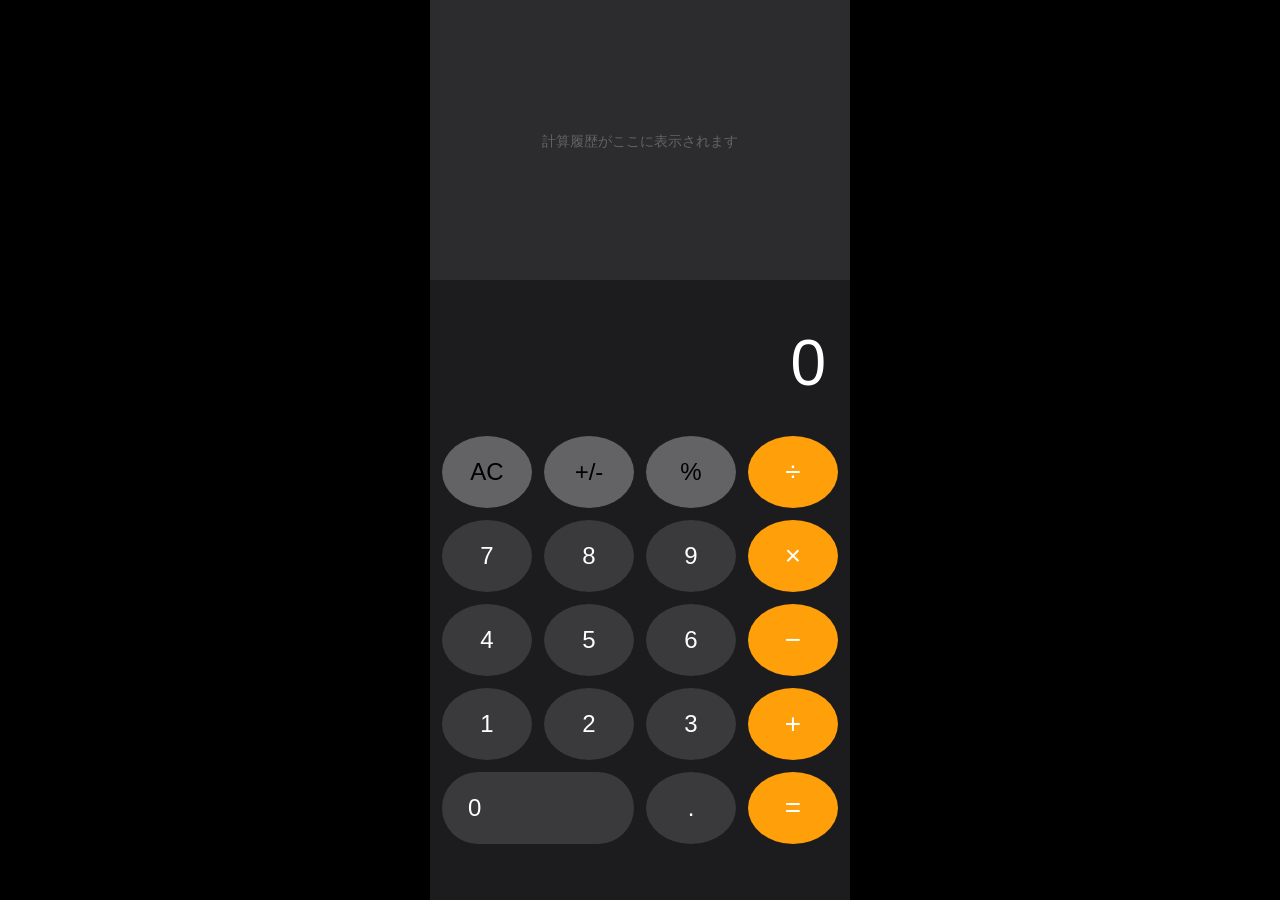
==== index.html @ d61e4ccd "feat: 計算履歴電卓 MVP v1.0" ====
<!DOCTYPE html>
<html lang="ja">
<head>
  <meta charset="UTF-8">
  <meta name="viewport" content="width=device-width, initial-scale=1.0">
  <title>計算履歴電卓</title>
  <link rel="stylesheet" href="style.css">
</head>
<body>
  <div id="app">

    <div id="history-area">
      <div id="history-list"></div>
      <button id="clear-history" aria-label="履歴をすべて削除" style="display:none">
        履歴をクリア
      </button>
    </div>

    <div id="display">
      <div id="expression" aria-label="計算式"></div>
      <div id="result" aria-label="計算結果">0</div>
    </div>

    <div id="buttons">
      <button class="btn btn-function" data-action="ac"   aria-label="すべてクリア">AC</button>
      <button class="btn btn-function" data-action="sign" aria-label="正負切替">+/-</button>
      <button class="btn btn-function" data-action="pct"  aria-label="パーセント">%</button>
      <button class="btn btn-operator" data-action="op"   data-op="÷" aria-label="割り算">÷</button>

      <button class="btn btn-number"   data-action="num"  data-num="7" aria-label="7">7</button>
      <button class="btn btn-number"   data-action="num"  data-num="8" aria-label="8">8</button>
      <button class="btn btn-number"   data-action="num"  data-num="9" aria-label="9">9</button>
      <button class="btn btn-operator" data-action="op"   data-op="×" aria-label="掛け算">×</button>

      <button class="btn btn-number"   data-action="num"  data-num="4" aria-label="4">4</button>
      <button class="btn btn-number"   data-action="num"  data-num="5" aria-label="5">5</button>
      <button class="btn btn-number"   data-action="num"  data-num="6" aria-label="6">6</button>
      <button class="btn btn-operator" data-action="op"   data-op="−" aria-label="引き算">−</button>

      <button class="btn btn-number"   data-action="num"  data-num="1" aria-label="1">1</button>
      <button class="btn btn-number"   data-action="num"  data-num="2" aria-label="2">2</button>
      <button class="btn btn-number"   data-action="num"  data-num="3" aria-label="3">3</button>
      <button class="btn btn-operator" data-action="op"   data-op="+" aria-label="足し算">+</button>

      <button class="btn btn-number btn-zero" data-action="num" data-num="0" aria-label="0">0</button>
      <button class="btn btn-number"   data-action="dot"  aria-label="小数点">.</button>
      <button class="btn btn-equal"    data-action="eq"   aria-label="計算実行">=</button>
    </div>

  </div>
  <script src="app.js"></script>
</body>
</html>
---- style.css ----
:root {
  --bg: #1c1c1e;
  --display-bg: #1c1c1e;
  --history-bg: #2c2c2e;
  --btn-number: #3a3a3c;
  --btn-function: #636366;
  --btn-operator: #ff9f0a;
  --btn-equal: #ff9f0a;
  --btn-active: #ffffff;
  --text-primary: #ffffff;
  --text-secondary: #ebebf5cc;
  --text-result: #ffffff;
  --text-history: #ebebf5cc;
  --history-hover: #3a3a3c;
  --radius-btn: 50%;
  --btn-size: 72px;
  --gap: 12px;
}

* {
  box-sizing: border-box;
  margin: 0;
  padding: 0;
  -webkit-tap-highlight-color: transparent;
  user-select: none;
}

body {
  background: #000;
  display: flex;
  justify-content: center;
  align-items: flex-start;
  min-height: 100dvh;
  font-family: -apple-system, BlinkMacSystemFont, 'Helvetica Neue', sans-serif;
}

#app {
  background: var(--bg);
  width: 100%;
  max-width: 420px;
  min-height: 100dvh;
  display: flex;
  flex-direction: column;
}

/* ── 履歴エリア ─────────────────────── */
#history-area {
  flex: 1;
  background: var(--history-bg);
  overflow-y: auto;
  padding: 12px 16px 8px;
  display: flex;
  flex-direction: column;
  min-height: 120px;
  max-height: 280px;
}

#history-list {
  flex: 1;
  display: flex;
  flex-direction: column;
  gap: 2px;
}

.history-item {
  color: var(--text-history);
  font-size: 16px;
  padding: 8px 10px;
  border-radius: 8px;
  cursor: pointer;
  transition: background 0.15s;
  text-align: right;
  line-height: 1.4;
}

.history-item:hover,
.history-item:active {
  background: var(--history-hover);
  color: var(--text-primary);
}

.history-item .hist-expr {
  font-size: 13px;
  opacity: 0.7;
}

.history-item .hist-result {
  font-size: 18px;
  font-weight: 500;
}

.history-empty {
  color: #636366;
  font-size: 14px;
  text-align: center;
  margin: auto;
  padding: 16px 0;
}

#clear-history {
  background: none;
  border: 1px solid #636366;
  color: #636366;
  font-size: 13px;
  padding: 6px 14px;
  border-radius: 20px;
  cursor: pointer;
  align-self: center;
  margin-top: 8px;
  transition: border-color 0.15s, color 0.15s;
}

#clear-history:hover {
  border-color: #ff453a;
  color: #ff453a;
}

/* ── ディスプレイ ─────────────────────── */
#display {
  background: var(--display-bg);
  padding: 12px 24px 20px;
  text-align: right;
}

#expression {
  color: var(--text-secondary);
  font-size: 28px;
  min-height: 36px;
  overflow-x: auto;
  white-space: nowrap;
  scrollbar-width: none;
  text-align: right;
}

#expression::-webkit-scrollbar {
  display: none;
}

#result {
  color: var(--text-result);
  font-size: 64px;
  font-weight: 300;
  line-height: 1.1;
  min-height: 72px;
  overflow-x: auto;
  white-space: nowrap;
  scrollbar-width: none;
  transition: font-size 0.15s;
}

#result::-webkit-scrollbar {
  display: none;
}

#result.shrink {
  font-size: 44px;
}

#result.shrink-more {
  font-size: 30px;
}

/* ── ボタンエリア ─────────────────────── */
#buttons {
  display: grid;
  grid-template-columns: repeat(4, 1fr);
  gap: var(--gap);
  padding: 16px var(--gap) 24px;
  background: var(--bg);
}

.btn {
  height: var(--btn-size);
  border: none;
  border-radius: var(--radius-btn);
  font-size: 24px;
  font-weight: 400;
  cursor: pointer;
  transition: filter 0.1s, transform 0.08s;
  color: var(--text-primary);
  display: flex;
  align-items: center;
  justify-content: center;
}

.btn:active {
  filter: brightness(1.4);
  transform: scale(0.94);
}

.btn-number   { background: var(--btn-number); }
.btn-function { background: var(--btn-function); color: #000; }
.btn-operator { background: var(--btn-operator); color: #fff; font-size: 28px; }
.btn-equal    { background: var(--btn-equal); color: #fff; font-size: 28px; }

.btn-operator.active {
  background: #fff;
  color: var(--btn-operator);
}

/* 0ボタンは横2マス */
.btn-zero {
  grid-column: span 2;
  border-radius: calc(var(--btn-size) / 2);
  justify-content: flex-start;
  padding-left: 26px;
}

/* ── レスポンシブ（小さい画面） ─────────── */
@media (max-height: 700px) {
  :root { --btn-size: 60px; --gap: 10px; }
  #result { font-size: 52px; }
  #history-area { max-height: 180px; }
}

@media (max-height: 580px) {
  :root { --btn-size: 52px; --gap: 8px; }
  #result { font-size: 44px; }
  #history-area { max-height: 120px; }
}
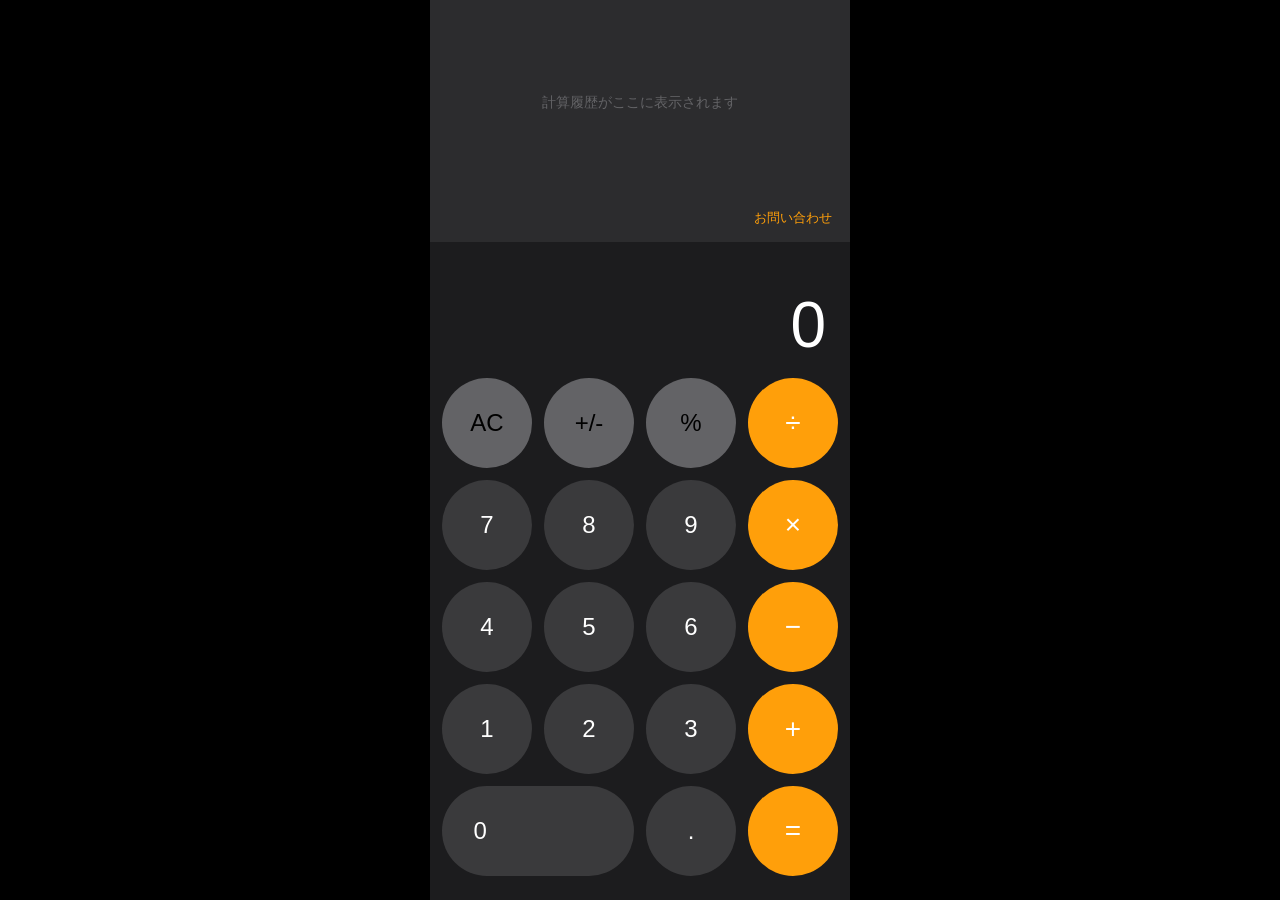
==== commit a2ad6a48: "feat: お問い合わせページを追加（Formspree連携）" ====
--- a/index.html
+++ b/index.html
@@ -11,9 +11,12 @@
 
     <div id="history-area">
       <div id="history-list"></div>
-      <button id="clear-history" aria-label="履歴をすべて削除" style="display:none">
-        履歴をクリア
-      </button>
+      <div id="history-footer">
+        <button id="clear-history" aria-label="履歴をすべて削除" style="display:none">
+          履歴をクリア
+        </button>
+        <a href="contact.html" id="contact-link">お問い合わせ</a>
+      </div>
     </div>
 
     <div id="display">
--- a/style.css
+++ b/style.css
@@ -13,8 +13,19 @@
   --text-history: #ebebf5cc;
   --history-hover: #3a3a3c;
   --radius-btn: 50%;
-  --btn-size: 72px;
   --gap: 12px;
+  /*
+    ボタンサイズ = 幅制限と高さ制限の小さい方
+    ・幅: (画面幅 - 左右padding×2 - 列間gap×3) ÷ 4列
+    ・高: (画面高 - ディスプレイ～パディング固定分) ÷ 5行
+  */
+  /*
+    310px = ディスプレイ(128px) + ボタン上下padding+gap(80px) + 履歴最小確保(100px)
+  */
+  --btn-size: min(
+    calc((100vw - 5 * var(--gap)) / 4),
+    calc((100dvh - 310px) / 5)
+  );
 }
 
 * {
@@ -38,7 +49,8 @@
   background: var(--bg);
   width: 100%;
   max-width: 420px;
-  min-height: 100dvh;
+  height: 100dvh;
+  overflow: hidden;
   display: flex;
   flex-direction: column;
 }
@@ -51,8 +63,7 @@
   padding: 12px 16px 8px;
   display: flex;
   flex-direction: column;
-  min-height: 120px;
-  max-height: 280px;
+  min-height: 100px;
 }
 
 #history-list {
@@ -97,6 +108,14 @@
   padding: 16px 0;
 }
 
+#history-footer {
+  display: flex;
+  align-items: center;
+  justify-content: space-between;
+  margin-top: 8px;
+  min-height: 32px;
+}
+
 #clear-history {
   background: none;
   border: 1px solid #636366;
@@ -105,8 +124,6 @@
   padding: 6px 14px;
   border-radius: 20px;
   cursor: pointer;
-  align-self: center;
-  margin-top: 8px;
   transition: border-color 0.15s, color 0.15s;
 }
 
@@ -115,10 +132,22 @@
   color: #ff453a;
 }
 
+#contact-link {
+  color: #ff9f0a;
+  font-size: 13px;
+  text-decoration: none;
+  margin-left: auto;
+  padding: 4px 2px;
+}
+
+#contact-link:hover {
+  text-decoration: underline;
+}
+
 /* ── ディスプレイ ─────────────────────── */
 #display {
   background: var(--display-bg);
-  padding: 12px 24px 20px;
+  padding: 12px 24px 8px;
   text-align: right;
 }
 
@@ -163,13 +192,15 @@
 /* ── ボタンエリア ─────────────────────── */
 #buttons {
   display: grid;
-  grid-template-columns: repeat(4, 1fr);
+  grid-template-columns: repeat(4, var(--btn-size));
   gap: var(--gap);
-  padding: 16px var(--gap) 24px;
+  padding: 8px var(--gap) 24px;
   background: var(--bg);
+  justify-content: center;
 }
 
 .btn {
+  width: var(--btn-size);
   height: var(--btn-size);
   border: none;
   border-radius: var(--radius-btn);
@@ -201,20 +232,34 @@
 /* 0ボタンは横2マス */
 .btn-zero {
   grid-column: span 2;
-  border-radius: calc(var(--btn-size) / 2);
+  width: calc(2 * var(--btn-size) + var(--gap));
+  height: var(--btn-size);
+  border-radius: 9999px;
   justify-content: flex-start;
-  padding-left: 26px;
-}
-
-/* ── レスポンシブ（小さい画面） ─────────── */
+  padding-left: calc(var(--btn-size) * 0.35);
+}
+
+/* ── レスポンシブ ────────────────────────── */
+
+/* PC：420px超では幅方向を420px固定、高さ制限は継続 */
+@media (min-width: 420px) {
+  :root {
+    --btn-size: min(
+      calc((420px - 5 * var(--gap)) / 4),
+      calc((100dvh - 310px) / 5)
+    );
+  }
+}
+
+/* 縦が小さい画面 */
 @media (max-height: 700px) {
-  :root { --btn-size: 60px; --gap: 10px; }
+  :root { --gap: 10px; }
   #result { font-size: 52px; }
   #history-area { max-height: 180px; }
 }
 
 @media (max-height: 580px) {
-  :root { --btn-size: 52px; --gap: 8px; }
+  :root { --gap: 8px; }
   #result { font-size: 44px; }
   #history-area { max-height: 120px; }
 }
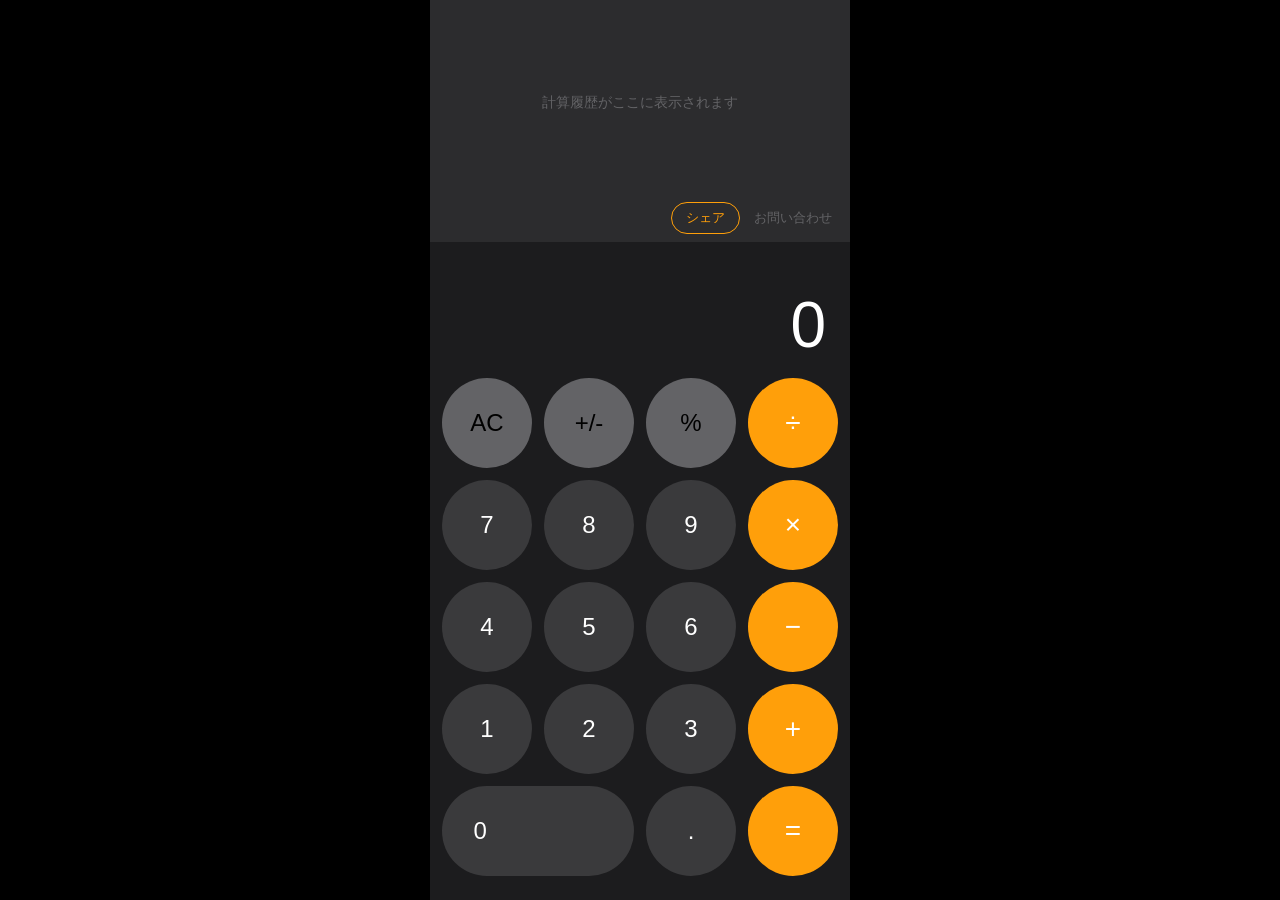
==== commit 43f0106b: "feat: SEO/OGP/Schema.org/PWA/シェアボタンを追加（ユーザー獲得対策）" ====
--- a/index.html
+++ b/index.html
@@ -3,7 +3,45 @@
 <head>
   <meta charset="UTF-8">
   <meta name="viewport" content="width=device-width, initial-scale=1.0">
-  <title>計算履歴電卓</title>
+  <title>計算履歴電卓 — 計算式が残せるWeb電卓</title>
+
+  <!-- SEO -->
+  <meta name="description" content="計算式と結果を履歴として残せる無料Web電卓。勉強中に「どう計算したか」をすぐ振り返れます。インストール不要・スマホ対応。">
+  <meta name="keywords" content="電卓, 計算履歴, 勉強, 無料, Web電卓, 計算式, 高校生, 大学生">
+
+  <!-- OGP（SNSシェア用） -->
+  <meta property="og:title"       content="計算履歴電卓 — 計算式が残せるWeb電卓">
+  <meta property="og:description" content="計算式と結果を履歴として残せる無料Web電卓。インストール不要でスマホからすぐ使えます。">
+  <meta property="og:url"         content="https://kakekue0322-cyber.github.io/calculator/">
+  <meta property="og:type"        content="website">
+  <meta property="og:locale"      content="ja_JP">
+  <meta name="twitter:card"       content="summary">
+  <meta name="twitter:title"      content="計算履歴電卓">
+  <meta name="twitter:description" content="計算式が履歴として残せる無料Web電卓。勉強に便利！">
+
+  <!-- PWA -->
+  <link rel="manifest" href="manifest.json">
+  <meta name="theme-color" content="#ff9f0a">
+  <meta name="mobile-web-app-capable" content="yes">
+  <meta name="apple-mobile-web-app-capable" content="yes">
+  <meta name="apple-mobile-web-app-title" content="履歴電卓">
+
+  <!-- Schema.org 構造化データ（AI検索対策） -->
+  <script type="application/ld+json">
+  {
+    "@context": "https://schema.org",
+    "@type": "WebApplication",
+    "name": "計算履歴電卓",
+    "url": "https://kakekue0322-cyber.github.io/calculator/",
+    "description": "計算式と結果を履歴として残せる無料Web電卓。学生の勉強用途に最適。インストール不要でスマホから利用可能。",
+    "applicationCategory": "UtilitiesApplication",
+    "operatingSystem": "Any",
+    "inLanguage": "ja",
+    "offers": { "@type": "Offer", "price": "0", "priceCurrency": "JPY" },
+    "featureList": ["計算履歴保存", "計算式リアルタイム表示", "オフライン動作", "スマホ対応"]
+  }
+  </script>
+
   <link rel="stylesheet" href="style.css">
 </head>
 <body>
@@ -15,7 +53,10 @@
         <button id="clear-history" aria-label="履歴をすべて削除" style="display:none">
           履歴をクリア
         </button>
-        <a href="contact.html" id="contact-link">お問い合わせ</a>
+        <div id="footer-right">
+          <button id="share-btn" aria-label="アプリをシェア">シェア</button>
+          <a href="contact.html" id="contact-link">お問い合わせ</a>
+        </div>
       </div>
     </div>
 
--- a/style.css
+++ b/style.css
@@ -132,16 +132,38 @@
   color: #ff453a;
 }
 
+#footer-right {
+  display: flex;
+  align-items: center;
+  gap: 12px;
+  margin-left: auto;
+}
+
+#share-btn {
+  background: none;
+  border: 1px solid #ff9f0a;
+  color: #ff9f0a;
+  font-size: 13px;
+  padding: 6px 14px;
+  border-radius: 20px;
+  cursor: pointer;
+  transition: background 0.15s, color 0.15s;
+}
+
+#share-btn:hover {
+  background: #ff9f0a;
+  color: #000;
+}
+
 #contact-link {
-  color: #ff9f0a;
+  color: #636366;
   font-size: 13px;
   text-decoration: none;
-  margin-left: auto;
   padding: 4px 2px;
 }
 
 #contact-link:hover {
-  text-decoration: underline;
+  color: #ebebf5cc;
 }
 
 /* ── ディスプレイ ─────────────────────── */
